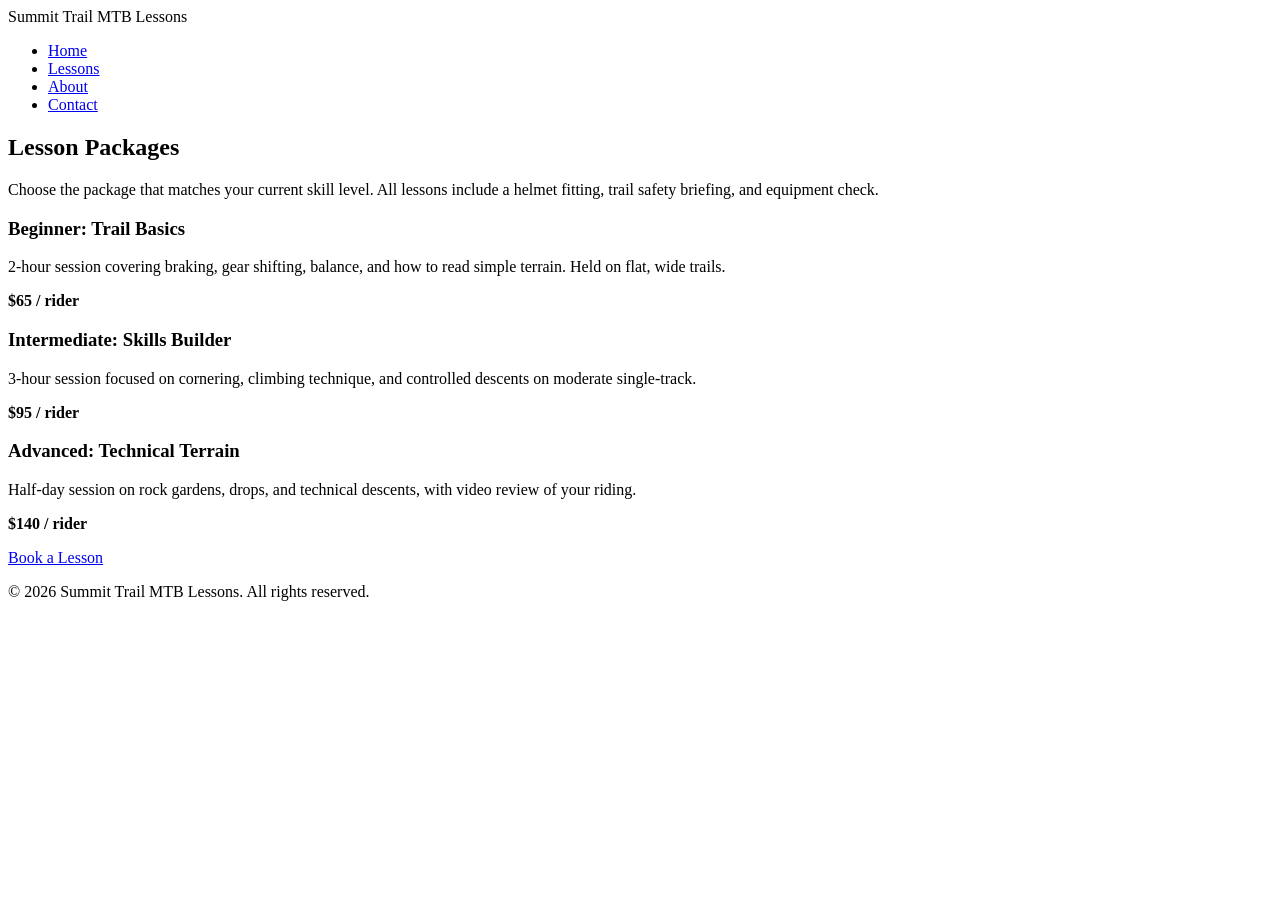
==== lessons.html @ 6b5f16a5 "Add files via upload" ====
<!DOCTYPE html>
<html lang="en">
<head>
  <meta charset="UTF-8">
  <meta name="viewport" content="width=device-width, initial-scale=1.0">
  <title>Summit Trail MTB Lessons | Lessons</title>
  <link rel="preconnect" href="https://fonts.googleapis.com">
  <link href="https://fonts.googleapis.com/css2?family=Oswald:wght@500;700&family=Open+Sans:wght@400;600&display=swap" rel="stylesheet">
  <link rel="stylesheet" href="css/main.css">
</head>
<body>

  <header>
    <div class="site-header">
      <span class="site-title">Summit Trail MTB Lessons</span>
      <nav aria-label="Primary">
        <ul>
          <li><a href="index.html">Home</a></li>
          <li><a href="lessons.html" aria-current="page">Lessons</a></li>
          <li><a href="about.html">About</a></li>
          <li><a href="contact.html">Contact</a></li>
        </ul>
      </nav>
    </div>
  </header>

  <main>
    <section class="container">
      <h1>Lesson Packages</h1>
      <p>Choose the package that matches your current skill level. All lessons include a helmet fitting, trail safety briefing, and equipment check.</p>

      <div class="card-grid">
        <div class="card">
          <h3>Beginner: Trail Basics</h3>
          <p>2-hour session covering braking, gear shifting, balance, and how to read simple terrain. Held on flat, wide trails.</p>
          <p><strong>$65 / rider</strong></p>
        </div>
        <div class="card">
          <h3>Intermediate: Skills Builder</h3>
          <p>3-hour session focused on cornering, climbing technique, and controlled descents on moderate single-track.</p>
          <p><strong>$95 / rider</strong></p>
        </div>
        <div class="card">
          <h3>Advanced: Technical Terrain</h3>
          <p>Half-day session on rock gardens, drops, and technical descents, with video review of your riding.</p>
          <p><strong>$140 / rider</strong></p>
        </div>
      </div>

      <a href="contact.html" class="btn">Book a Lesson</a>
    </section>
  </main>

  <footer>
    <p>&copy; 2026 Summit Trail MTB Lessons. All rights reserved.</p>
  </footer>

</body>
</html>
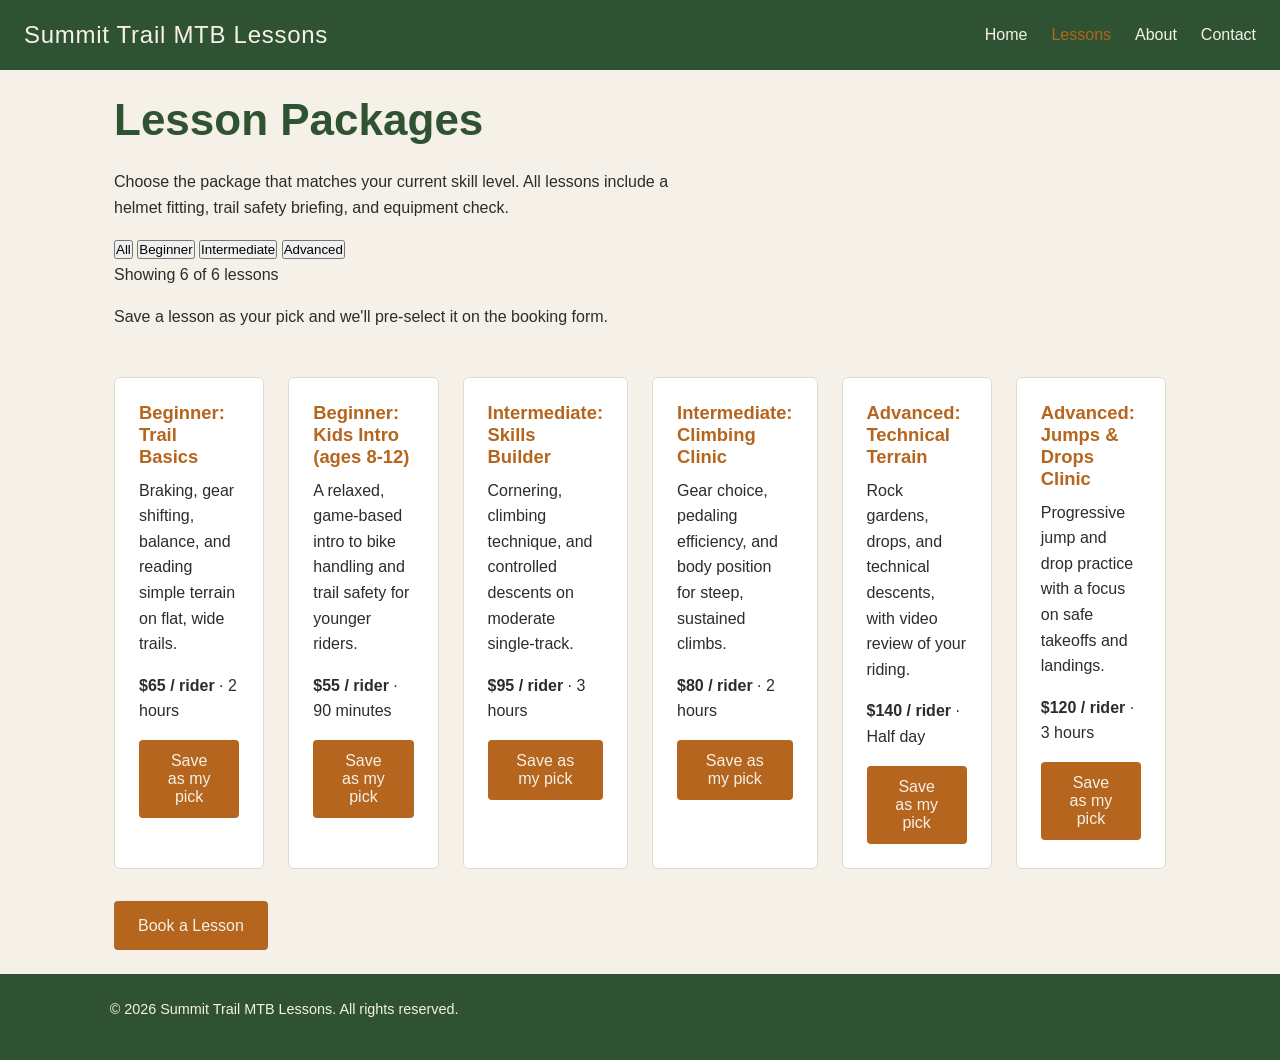
==== commit 7eaed792: "Enhance lesson package display with filtering options Added filter buttons for lesson skill levels a" ====
--- a/lessons.html
+++ b/lessons.html
@@ -29,23 +29,17 @@
       <h1>Lesson Packages</h1>
       <p>Choose the package that matches your current skill level. All lessons include a helmet fitting, trail safety briefing, and equipment check.</p>
 
-      <div class="card-grid">
-        <div class="card">
-          <h3>Beginner: Trail Basics</h3>
-          <p>2-hour session covering braking, gear shifting, balance, and how to read simple terrain. Held on flat, wide trails.</p>
-          <p><strong>$65 / rider</strong></p>
-        </div>
-        <div class="card">
-          <h3>Intermediate: Skills Builder</h3>
-          <p>3-hour session focused on cornering, climbing technique, and controlled descents on moderate single-track.</p>
-          <p><strong>$95 / rider</strong></p>
-        </div>
-        <div class="card">
-          <h3>Advanced: Technical Terrain</h3>
-          <p>Half-day session on rock gardens, drops, and technical descents, with video review of your riding.</p>
-          <p><strong>$140 / rider</strong></p>
-        </div>
+      <div id="filter-bar" class="filter-bar" role="group" aria-label="Filter lessons by skill level">
+        <button type="button" data-level="All">All</button>
+        <button type="button" data-level="Beginner">Beginner</button>
+        <button type="button" data-level="Intermediate">Intermediate</button>
+        <button type="button" data-level="Advanced">Advanced</button>
       </div>
+      <p id="result-count" class="result-count" aria-live="polite"></p>
+      <p id="favorite-banner" class="favorite-banner" aria-live="polite"></p>
+
+      <div id="lesson-list" class="card-grid"></div>
+      <noscript><p>Please enable JavaScript to browse and filter lesson packages.</p></noscript>
 
       <a href="contact.html" class="btn">Book a Lesson</a>
     </section>
@@ -55,5 +49,7 @@
     <p>&copy; 2026 Summit Trail MTB Lessons. All rights reserved.</p>
   </footer>
 
+  <script src="js/data.js"></script>
+  <script src="js/lessons.js"></script>
 </body>
 </html>
--- a/css/main.css
+++ b/css/main.css
@@ -0,0 +1,244 @@
+/* =========================================================
+   Summit Trail MTB Lessons — main.css
+   Design system: 4 colors, 2 fonts, mobile-first, Flexbox
+   ========================================================= */
+
+/* ---- Design tokens ---- */
+:root {
+  --color-forest: #2f5233;   /* primary brand color: headers, nav, buttons */
+  --color-rust: #b5651d;     /* accent color: links, highlights, CTAs */
+  --color-cream: #f5f1e8;    /* background color */
+  --color-charcoal: #2c2c2c; /* body text color */
+
+  --font-heading: 'Oswald', sans-serif;
+  --font-body: 'Open Sans', sans-serif;
+}
+
+/* ---- Reset / base ---- */
+* {
+  box-sizing: border-box;
+  margin: 0;
+  padding: 0;
+}
+
+body {
+  font-family: var(--font-body);
+  color: var(--color-charcoal);
+  background-color: var(--color-cream);
+  line-height: 1.6;
+}
+
+h1, h2, h3 {
+  font-family: var(--font-heading);
+  color: var(--color-forest);
+  line-height: 1.2;
+  margin-bottom: 0.5em;
+}
+
+h1 { font-size: 2rem; }
+h2 { font-size: 1.5rem; }
+h3 { font-size: 1.15rem; }
+
+p {
+  margin-bottom: 1em;
+  max-width: 65ch;
+}
+
+a {
+  color: var(--color-rust);
+  text-decoration: none;
+}
+
+a:hover,
+a:focus {
+  text-decoration: underline;
+}
+
+img {
+  max-width: 100%;
+  display: block;
+}
+
+/* ---- Layout helpers ---- */
+.container {
+  width: 100%;
+  max-width: 1100px;
+  margin: 0 auto;
+  padding: 1.5rem;
+}
+
+/* ---- Header / Nav (mobile-first: stacked column) ---- */
+header {
+  background-color: var(--color-forest);
+  color: var(--color-cream);
+}
+
+.site-header {
+  display: flex;
+  flex-direction: column;
+  align-items: flex-start;
+  gap: 0.75rem;
+  padding: 1rem 1.5rem;
+}
+
+.site-title {
+  font-family: var(--font-heading);
+  color: var(--color-cream);
+  font-size: 1.5rem;
+  letter-spacing: 0.03em;
+}
+
+nav ul {
+  list-style: none;
+  display: flex;
+  flex-direction: column;
+  gap: 0.5rem;
+  width: 100%;
+}
+
+nav a {
+  color: var(--color-cream);
+  font-family: var(--font-heading);
+  font-size: 1rem;
+  display: block;
+  padding: 0.4rem 0;
+  border-bottom: 1px solid rgba(245, 241, 232, 0.2);
+}
+
+nav a:hover,
+nav a:focus,
+nav a[aria-current="page"] {
+  color: var(--color-rust);
+  text-decoration: none;
+}
+
+/* ---- Hero section ---- */
+.hero {
+  background-color: var(--color-charcoal);
+  color: var(--color-cream);
+  text-align: center;
+  padding: 3rem 1.5rem;
+}
+
+.hero h1 {
+  color: var(--color-cream);
+}
+
+.hero p {
+  margin: 0 auto 1.5rem auto;
+}
+
+.btn {
+  display: inline-block;
+  background-color: var(--color-rust);
+  color: var(--color-cream);
+  font-family: var(--font-heading);
+  padding: 0.75rem 1.5rem;
+  border-radius: 4px;
+  border: none;
+  font-size: 1rem;
+  cursor: pointer;
+}
+
+.btn:hover,
+.btn:focus {
+  background-color: #954f16;
+  text-decoration: none;
+}
+
+/* ---- Card layout (mobile-first: stacked column) ---- */
+.card-grid {
+  display: flex;
+  flex-direction: column;
+  gap: 1.5rem;
+  padding: 2rem 0;
+}
+
+.card {
+  background-color: #ffffff;
+  border: 1px solid #e0dbcf;
+  border-radius: 6px;
+  padding: 1.5rem;
+  flex: 1;
+}
+
+.card h3 {
+  color: var(--color-rust);
+}
+
+/* ---- Forms ---- */
+fieldset {
+  border: 1px solid #c9c2b0;
+  border-radius: 6px;
+  padding: 1.25rem;
+  margin-bottom: 1.5rem;
+}
+
+legend {
+  font-family: var(--font-heading);
+  color: var(--color-forest);
+  padding: 0 0.5rem;
+  font-size: 1.1rem;
+}
+
+label {
+  display: block;
+  font-weight: 600;
+  margin-top: 0.75rem;
+  margin-bottom: 0.25rem;
+}
+
+input,
+textarea,
+select {
+  width: 100%;
+  padding: 0.6rem;
+  border: 1px solid #c9c2b0;
+  border-radius: 4px;
+  font-family: var(--font-body);
+  font-size: 1rem;
+}
+
+textarea {
+  resize: vertical;
+  min-height: 120px;
+}
+
+/* ---- Footer ---- */
+footer {
+  background-color: var(--color-forest);
+  color: var(--color-cream);
+  text-align: center;
+  padding: 1.5rem;
+  font-size: 0.9rem;
+}
+
+/* =========================================================
+   Media query: larger screens (tablet and up)
+   Switches nav and card layout from column to row
+   ========================================================= */
+@media (min-width: 768px) {
+  .site-header {
+    flex-direction: row;
+    justify-content: space-between;
+    align-items: center;
+  }
+
+  nav ul {
+    flex-direction: row;
+    gap: 1.5rem;
+    width: auto;
+  }
+
+  nav a {
+    border-bottom: none;
+    padding: 0.25rem 0;
+  }
+
+  .card-grid {
+    flex-direction: row;
+  }
+
+  h1 { font-size: 2.75rem; }
+  h2 { font-size: 2rem; }
+}
